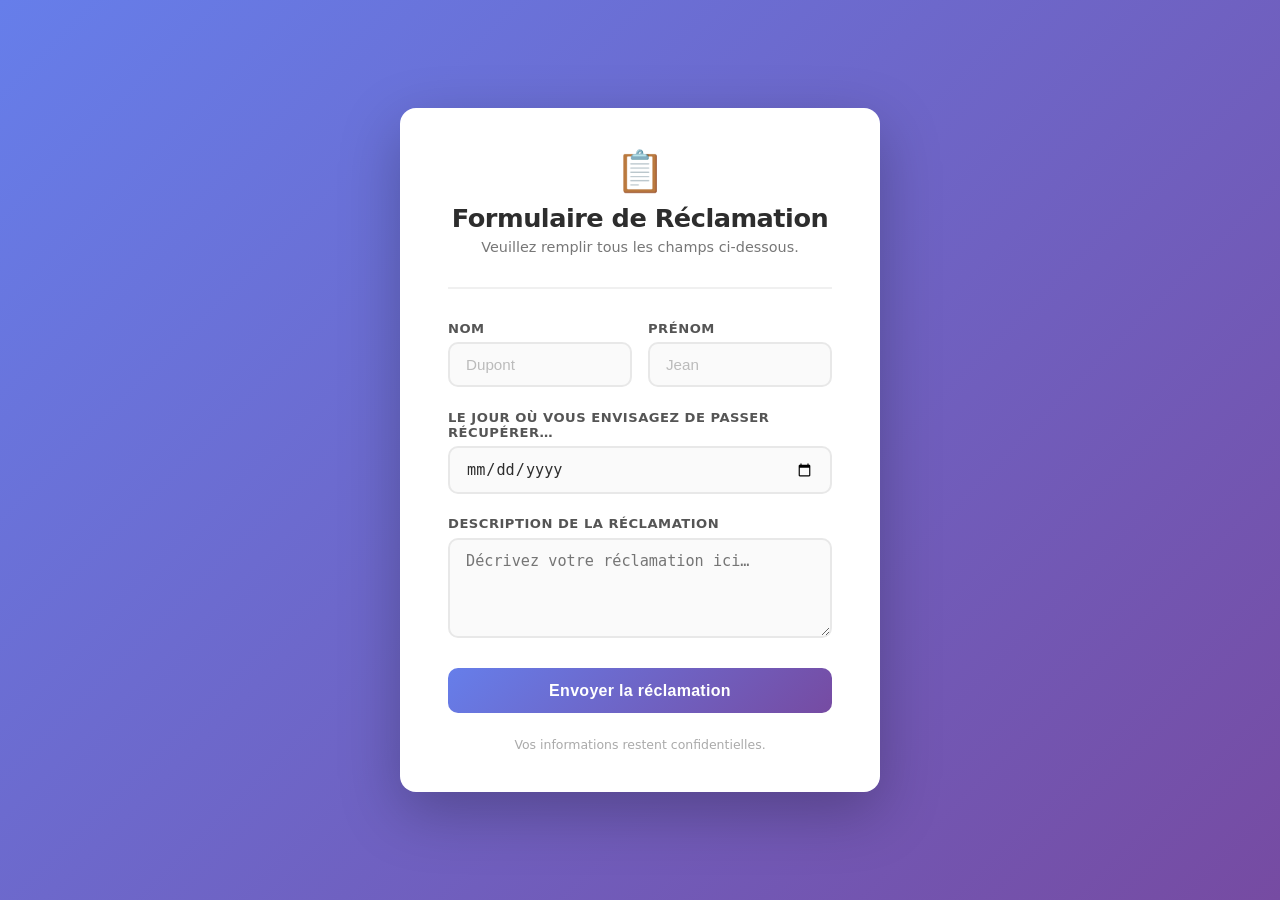
==== reclamer.html @ 93cda5b2 "push2" ====
<!DOCTYPE html>
<html lang="fr">
<head>
    <meta charset="UTF-8">
    <meta name="viewport" content="width=device-width, initial-scale=1.0">
    <title>Formulaire de Réclamation</title>
    <style>
        /* ── Reset & Base ── */
        *, *::before, *::after {
            box-sizing: border-box;
            margin: 0;
            padding: 0;
        }

        body {
            font-family: 'Segoe UI', system-ui, -apple-system, sans-serif;
            background: linear-gradient(135deg, #667eea 0%, #764ba2 100%);
            min-height: 100vh;
            display: flex;
            align-items: center;
            justify-content: center;
            padding: 2rem;
        }

        /* ── Card ── */
        .card {
            background: #ffffff;
            border-radius: 16px;
            box-shadow: 0 20px 60px rgba(0, 0, 0, 0.25);
            padding: 2.5rem 3rem;
            width: 100%;
            max-width: 480px;
        }

        /* ── Header ── */
        .card-header {
            text-align: center;
            margin-bottom: 2rem;
        }

        .card-header .icon {
            font-size: 2.5rem;
            margin-bottom: 0.5rem;
        }

        .card-header h1 {
            font-size: 1.6rem;
            font-weight: 700;
            color: #2d2d2d;
            letter-spacing: -0.5px;
        }

        .card-header p {
            margin-top: 0.4rem;
            color: #777;
            font-size: 0.9rem;
        }

        /* ── Divider ── */
        .divider {
            border: none;
            border-top: 2px solid #f0f0f0;
            margin-bottom: 2rem;
        }

        /* ── Form groups ── */
        .form-group {
            margin-bottom: 1.4rem;
            display: flex;
            flex-direction: column;
            gap: 0.4rem;
        }

        .form-group label {
            font-size: 0.82rem;
            font-weight: 600;
            color: #555;
            text-transform: uppercase;
            letter-spacing: 0.5px;
        }

        .form-group input,
        .form-group textarea {
            width: 100%;
            padding: 0.75rem 1rem;
            border: 2px solid #e8e8e8;
            border-radius: 10px;
            font-size: 0.95rem;
            color: #2d2d2d;
            background: #fafafa;
            transition: border-color 0.2s, box-shadow 0.2s, background 0.2s;
            outline: none;
        }

        .form-group input::placeholder {
            color: #bbb;
        }

        .form-group input:focus,
        .form-group textarea:focus {
            border-color: #667eea;
            box-shadow: 0 0 0 4px rgba(102, 126, 234, 0.15);
            background: #fff;
        }

        .form-group input[type="date"] {
            cursor: pointer;
        }

        /* ── Row layout (Nom + Prénom side by side) ── */
        .form-row {
            display: grid;
            grid-template-columns: 1fr 1fr;
            gap: 1rem;
        }

        /* ── Textarea ── */
        .form-group textarea {
            resize: vertical;
            min-height: 100px;
        }

        /* ── Submit button ── */
        .btn-submit {
            width: 100%;
            padding: 0.85rem;
            margin-top: 0.5rem;
            background: linear-gradient(135deg, #667eea 0%, #764ba2 100%);
            color: #fff;
            font-size: 1rem;
            font-weight: 600;
            border: none;
            border-radius: 10px;
            cursor: pointer;
            letter-spacing: 0.3px;
            transition: opacity 0.2s, transform 0.1s;
        }

        .btn-submit:hover {
            opacity: 0.92;
        }

        .btn-submit:active {
            transform: scale(0.98);
        }

        /* ── Footer note ── */
        .footer-note {
            margin-top: 1.5rem;
            text-align: center;
            font-size: 0.78rem;
            color: #aaa;
        }

        /* ── Responsive ── */
        @media (max-width: 480px) {
            .card {
                padding: 2rem 1.5rem;
            }
            .form-row {
                grid-template-columns: 1fr;
            }
        }
    </style>
</head>
<body>

    <div class="card">
        <div class="card-header">
            <div class="icon">📋</div>
            <h1>Formulaire de Réclamation</h1>
            <p>Veuillez remplir tous les champs ci-dessous.</p>
        </div>
        <hr class="divider">

        <form>
            <!-- Nom & Prénom -->
            <div class="form-row">
                <div class="form-group">
                    <label for="nom">Nom</label>
                    <input type="text" id="nom" name="Nom" placeholder="Dupont">
                </div>
                <div class="form-group">
                    <label for="prenom">Prénom</label>
                    <input type="text" id="prenom" name="Prenom" placeholder="Jean">
                </div>
            </div>

            <!-- Date de récupération -->
            <div class="form-group">
                <label for="date">
                    Le jour où vous envisagez de passer récupérer…
                </label>
                <input type="date" id="date" name="date">
            </div>

            <!-- Message / Description -->
            <div class="form-group">
                <label for="message">Description de la réclamation</label>
                <textarea id="message" name="message" placeholder="Décrivez votre réclamation ici…"></textarea>
            </div>

            <!-- Submit -->
            <button type="submit" class="btn-submit">Envoyer la réclamation</button>
        </form>

        <p class="footer-note">Vos informations restent confidentielles.</p>
    </div>

</body>
</html>
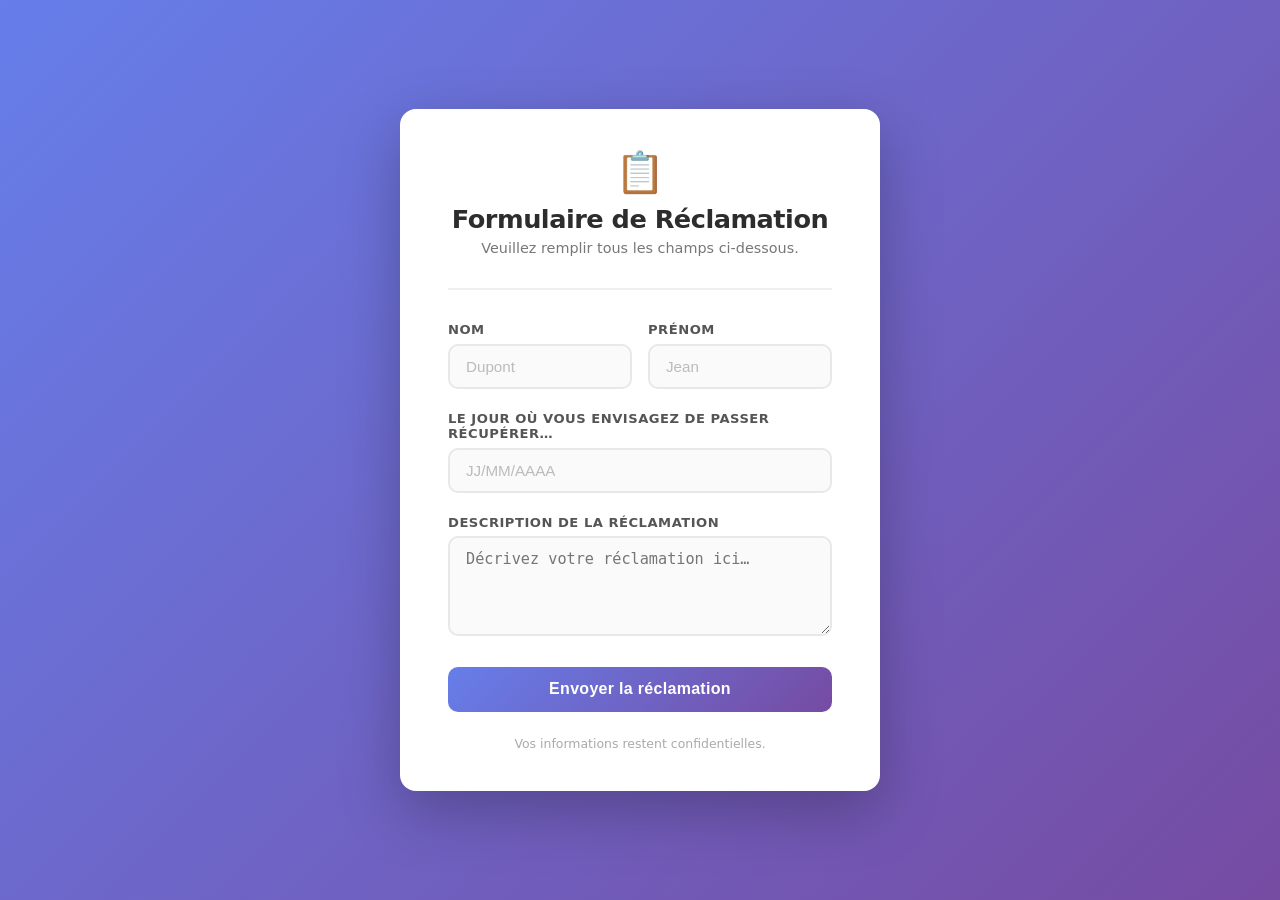
==== commit 02cb0056: "Front side work" ====
--- a/reclamer.html
+++ b/reclamer.html
@@ -4,164 +4,7 @@
     <meta charset="UTF-8">
     <meta name="viewport" content="width=device-width, initial-scale=1.0">
     <title>Formulaire de Réclamation</title>
-    <style>
-        /* ── Reset & Base ── */
-        *, *::before, *::after {
-            box-sizing: border-box;
-            margin: 0;
-            padding: 0;
-        }
-
-        body {
-            font-family: 'Segoe UI', system-ui, -apple-system, sans-serif;
-            background: linear-gradient(135deg, #667eea 0%, #764ba2 100%);
-            min-height: 100vh;
-            display: flex;
-            align-items: center;
-            justify-content: center;
-            padding: 2rem;
-        }
-
-        /* ── Card ── */
-        .card {
-            background: #ffffff;
-            border-radius: 16px;
-            box-shadow: 0 20px 60px rgba(0, 0, 0, 0.25);
-            padding: 2.5rem 3rem;
-            width: 100%;
-            max-width: 480px;
-        }
-
-        /* ── Header ── */
-        .card-header {
-            text-align: center;
-            margin-bottom: 2rem;
-        }
-
-        .card-header .icon {
-            font-size: 2.5rem;
-            margin-bottom: 0.5rem;
-        }
-
-        .card-header h1 {
-            font-size: 1.6rem;
-            font-weight: 700;
-            color: #2d2d2d;
-            letter-spacing: -0.5px;
-        }
-
-        .card-header p {
-            margin-top: 0.4rem;
-            color: #777;
-            font-size: 0.9rem;
-        }
-
-        /* ── Divider ── */
-        .divider {
-            border: none;
-            border-top: 2px solid #f0f0f0;
-            margin-bottom: 2rem;
-        }
-
-        /* ── Form groups ── */
-        .form-group {
-            margin-bottom: 1.4rem;
-            display: flex;
-            flex-direction: column;
-            gap: 0.4rem;
-        }
-
-        .form-group label {
-            font-size: 0.82rem;
-            font-weight: 600;
-            color: #555;
-            text-transform: uppercase;
-            letter-spacing: 0.5px;
-        }
-
-        .form-group input,
-        .form-group textarea {
-            width: 100%;
-            padding: 0.75rem 1rem;
-            border: 2px solid #e8e8e8;
-            border-radius: 10px;
-            font-size: 0.95rem;
-            color: #2d2d2d;
-            background: #fafafa;
-            transition: border-color 0.2s, box-shadow 0.2s, background 0.2s;
-            outline: none;
-        }
-
-        .form-group input::placeholder {
-            color: #bbb;
-        }
-
-        .form-group input:focus,
-        .form-group textarea:focus {
-            border-color: #667eea;
-            box-shadow: 0 0 0 4px rgba(102, 126, 234, 0.15);
-            background: #fff;
-        }
-
-        .form-group input[type="date"] {
-            cursor: pointer;
-        }
-
-        /* ── Row layout (Nom + Prénom side by side) ── */
-        .form-row {
-            display: grid;
-            grid-template-columns: 1fr 1fr;
-            gap: 1rem;
-        }
-
-        /* ── Textarea ── */
-        .form-group textarea {
-            resize: vertical;
-            min-height: 100px;
-        }
-
-        /* ── Submit button ── */
-        .btn-submit {
-            width: 100%;
-            padding: 0.85rem;
-            margin-top: 0.5rem;
-            background: linear-gradient(135deg, #667eea 0%, #764ba2 100%);
-            color: #fff;
-            font-size: 1rem;
-            font-weight: 600;
-            border: none;
-            border-radius: 10px;
-            cursor: pointer;
-            letter-spacing: 0.3px;
-            transition: opacity 0.2s, transform 0.1s;
-        }
-
-        .btn-submit:hover {
-            opacity: 0.92;
-        }
-
-        .btn-submit:active {
-            transform: scale(0.98);
-        }
-
-        /* ── Footer note ── */
-        .footer-note {
-            margin-top: 1.5rem;
-            text-align: center;
-            font-size: 0.78rem;
-            color: #aaa;
-        }
-
-        /* ── Responsive ── */
-        @media (max-width: 480px) {
-            .card {
-                padding: 2rem 1.5rem;
-            }
-            .form-row {
-                grid-template-columns: 1fr;
-            }
-        }
-    </style>
+    <link rel="stylesheet" href="css/reclamer.css">
 </head>
 <body>
 
@@ -191,7 +34,9 @@
                 <label for="date">
                     Le jour où vous envisagez de passer récupérer…
                 </label>
-                <input type="date" id="date" name="date">
+                <div class="date-field">
+                    <input placeholder="JJ/MM/AAAA" style="min-height: 42px;" type="text" id="date" name="date" required>
+                </div>
             </div>
 
             <!-- Message / Description -->
@@ -206,6 +51,5 @@
 
         <p class="footer-note">Vos informations restent confidentielles.</p>
     </div>
-
 </body>
 </html>
--- a/css/reclamer.css
+++ b/css/reclamer.css
@@ -0,0 +1,219 @@
+    /* ── Reset & Base ── */
+        *, *::before, *::after {
+            box-sizing: border-box;
+            margin: 0;
+            padding: 0;
+        }
+
+        body {
+            font-family: 'Segoe UI', system-ui, -apple-system, sans-serif;
+            background: linear-gradient(135deg, #667eea 0%, #764ba2 100%);
+            min-height: 100vh;
+            display: flex;
+            align-items: center;
+            justify-content: center;
+            padding: 2rem;
+        }
+
+        /* ── Card ── */
+        .card {
+            background: #ffffff;
+            border-radius: 16px;
+            box-shadow: 0 20px 60px rgba(0, 0, 0, 0.25);
+            padding: 2.5rem 3rem;
+            width: 100%;
+            max-width: 480px;
+        }
+
+        /* ── Header ── */
+        .card-header {
+            text-align: center;
+            margin-bottom: 2rem;
+        }
+
+        .card-header .icon {
+            font-size: 2.5rem;
+            margin-bottom: 0.5rem;
+        }
+
+        .card-header h1 {
+            font-size: 1.6rem;
+            font-weight: 700;
+            color: #2d2d2d;
+            letter-spacing: -0.5px;
+        }
+
+        .card-header p {
+            margin-top: 0.4rem;
+            color: #777;
+            font-size: 0.9rem;
+        }
+
+        /* ── Divider ── */
+        .divider {
+            border: none;
+            border-top: 2px solid #f0f0f0;
+            margin-bottom: 2rem;
+        }
+
+        /* ── Form groups ── */
+        .form-group {
+            margin-bottom: 1.4rem;
+            display: flex;
+            flex-direction: column;
+            gap: 0.4rem;
+        }
+
+        .form-group label {
+            font-size: 0.82rem;
+            font-weight: 600;
+            color: #555;
+            text-transform: uppercase;
+            letter-spacing: 0.5px;
+        }
+
+        .form-group input,
+        .form-group textarea {
+            width: 100%;
+            padding: 0.75rem 1rem;
+            border: 2px solid #e8e8e8;
+            border-radius: 10px;
+            font-size: 0.95rem;
+            color: #2d2d2d;
+            background: #fafafa;
+            transition: border-color 0.2s, box-shadow 0.2s, background 0.2s;
+            outline: none;
+        }
+
+        .form-group input::placeholder {
+            color: #bbb;
+        }
+
+        .form-group input:focus,
+        .form-group textarea:focus {
+            border-color: #667eea;
+            box-shadow: 0 0 0 4px rgba(102, 126, 234, 0.15);
+            background: #fff;
+        }
+
+        .form-group input[type="date"] {
+            cursor: pointer;
+            min-height: 48px;
+            color: #2d2d2d;
+            color-scheme: light;
+        }
+
+        .date-field {
+            position: relative;
+        }
+
+        .date-field input[type="date"] {
+            padding-right: 3.25rem;
+        }
+
+        .date-field input[type="date"]::-webkit-calendar-picker-indicator {
+            position: absolute;
+            right: 1rem;
+            width: 20px;
+            height: 20px;
+            cursor: pointer;
+            opacity: 0.65;
+        }
+
+        .date-field input[type="date"]::-webkit-datetime-edit {
+            padding: 0;
+        }
+
+        .date-field input[type="date"]:hover::-webkit-calendar-picker-indicator {
+            opacity: 1;
+        }
+
+        /* ── Row layout (Nom + Prénom side by side) ── */
+        .form-row {
+            display: grid;
+            grid-template-columns: 1fr 1fr;
+            gap: 1rem;
+        }
+
+        /* ── Textarea ── */
+        .form-group textarea {
+            resize: vertical;
+            min-height: 100px;
+        }
+
+        /* ── Submit button ── */
+        .btn-submit {
+            width: 100%;
+            padding: 0.85rem;
+            margin-top: 0.5rem;
+            background: linear-gradient(135deg, #667eea 0%, #764ba2 100%);
+            color: #fff;
+            font-size: 1rem;
+            font-weight: 600;
+            border: none;
+            border-radius: 10px;
+            cursor: pointer;
+            letter-spacing: 0.3px;
+            transition: opacity 0.2s, transform 0.1s;
+        }
+
+        .btn-submit:hover {
+            opacity: 0.92;
+        }
+
+        .btn-submit:active {
+            transform: scale(0.98);
+        }
+
+        /* ── Footer note ── */
+        .footer-note {
+            margin-top: 1.5rem;
+            text-align: center;
+            font-size: 0.78rem;
+            color: #aaa;
+        }
+
+        /* ── Responsive ── */
+        @media (max-width: 480px) {
+            body {
+                align-items: flex-start;
+                padding: 1rem;
+            }
+            .card {
+                padding: 1.25rem 1.25rem;
+            }
+            .card-header {
+                margin-bottom: 1rem;
+            }
+            .card-header .icon {
+                font-size: 2rem;
+                margin-bottom: 0.25rem;
+            }
+            .card-header h1 {
+                font-size: 1.35rem;
+            }
+            .divider {
+                margin-bottom: 1rem;
+            }
+            .form-row {
+                grid-template-columns: 1fr;
+                gap: 0.8rem;
+            }
+            .form-group {
+                margin-bottom: 0.8rem;
+                gap: 0.25rem;
+            }
+            .form-group input,
+            .form-group textarea {
+                padding: 0.55rem 0.75rem;
+            }
+            .form-group input[type="date"] {
+                min-height: 42px;
+            }
+            .form-group textarea {
+                min-height: 72px;
+            }
+            .footer-note {
+                margin-top: 0.8rem;
+            }
+        }
